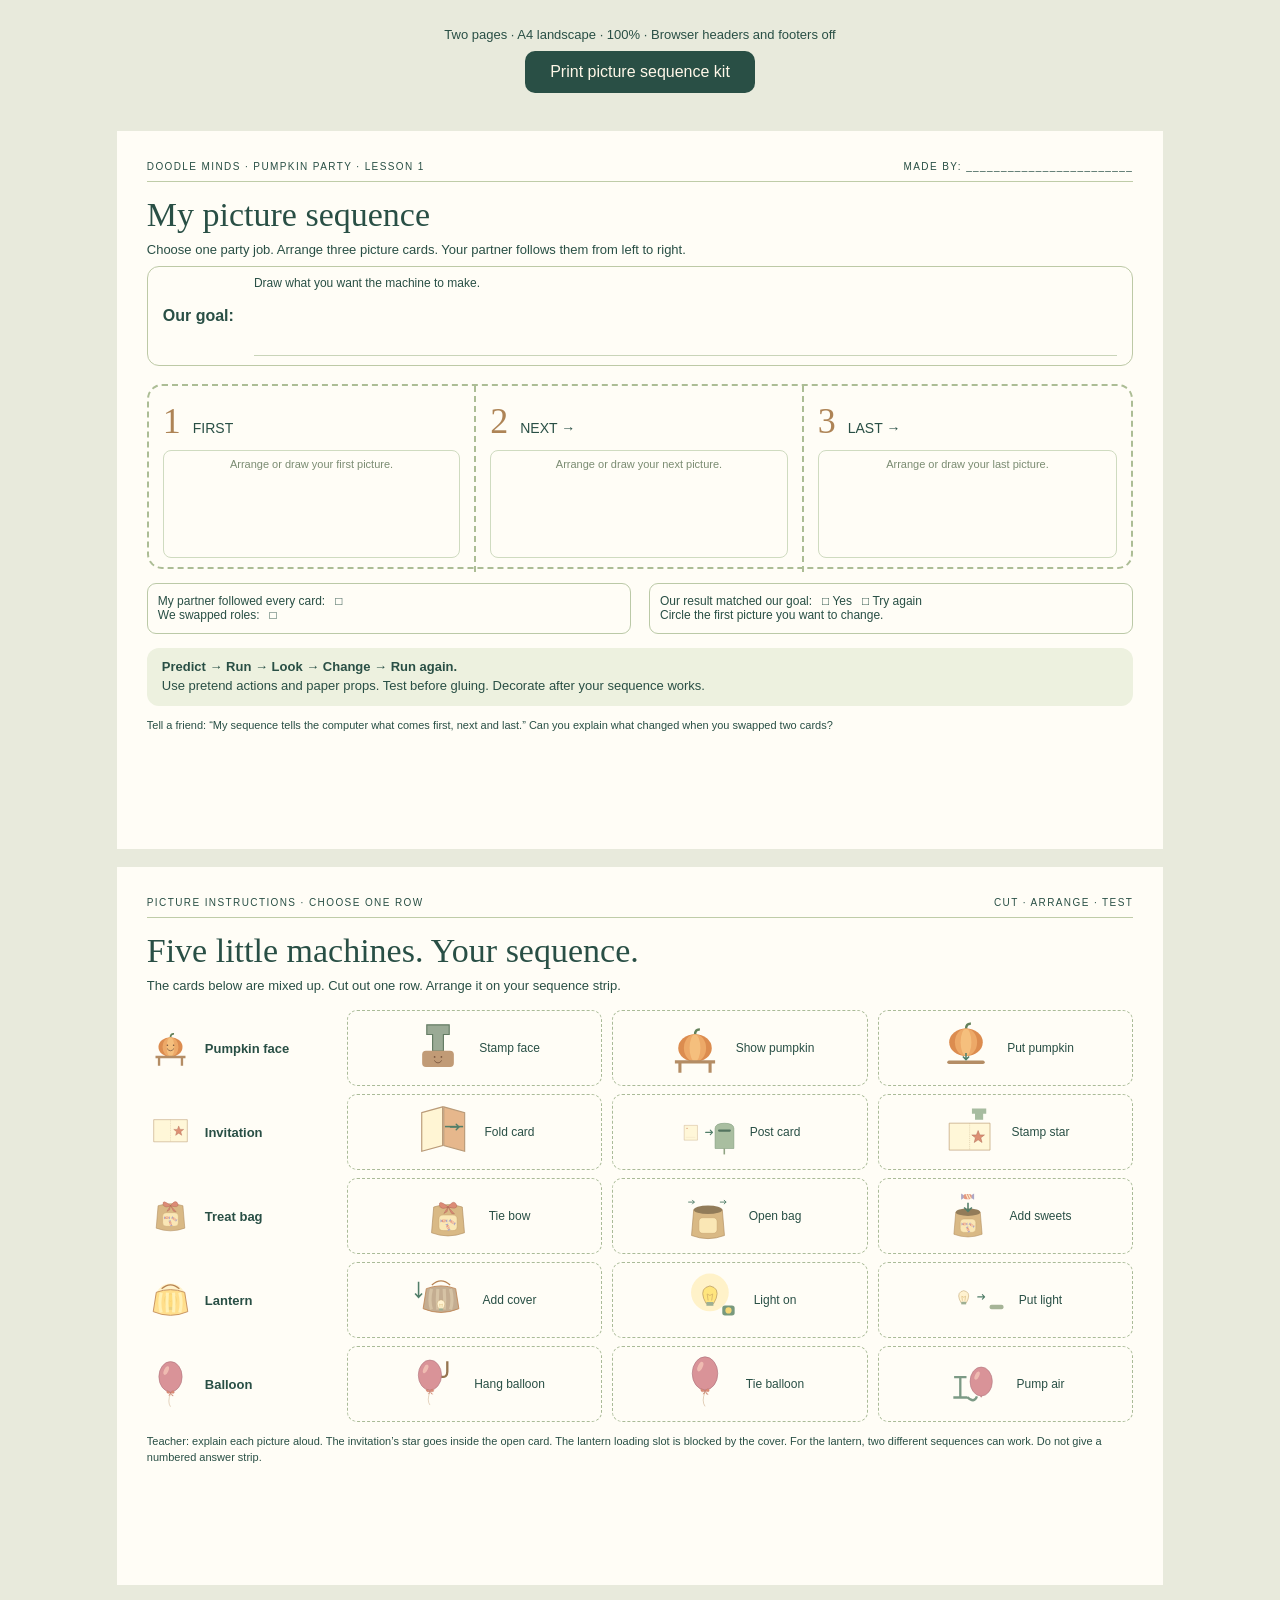
==== lesson-01/print.html @ dcf26d68 "Back up Lesson 1 sequence classroom source" ====
<!doctype html><html lang="en"><head><meta charset="utf-8"><meta name="viewport" content="width=device-width,initial-scale=1"><title>Pumpkin Party · My picture sequence</title><style>
*{box-sizing:border-box}body{margin:0;font-family:'Trebuchet MS',sans-serif;background:#e8eadc;color:#294f45}header{text-align:center;padding:20px}button{padding:12px 25px;background:#294f45;color:#fff7e8;border:0;border-radius:10px;font:inherit;cursor:pointer}.sheet{width:277mm;height:190mm;margin:18px auto;padding:8mm;background:#fffdf6;break-after:page;overflow:hidden}.sheet:last-child{break-after:auto}.top{display:flex;justify-content:space-between;border-bottom:1px solid #bfcca8;padding-bottom:9px;font-size:10px;letter-spacing:1.4px}h1{font:34px Georgia;margin:14px 0 7px}p{font-size:13px;line-height:1.45;margin:6px 0}.strip{display:grid;grid-template-columns:repeat(3,1fr);height:185px;border:2px dashed #acbd95;border-radius:15px;margin:18px 0 12px}.strip>div{padding:14px;border-right:2px dashed #acbd95;position:relative}.strip>div:last-child{border:0}.strip b{font:36px Georgia;color:#ae8456}.strip span{font-size:14px;margin-left:12px}.draw{height:108px;border:1px solid #cfdbc0;margin-top:8px;border-radius:8px;text-align:center;padding:7px;font-size:11px;color:#7b8c72}.goal{display:flex;align-items:center;gap:20px;border:1px solid #bdc9a6;padding:9px 15px;border-radius:12px}.goal div{flex:1;height:80px;border-bottom:1px solid #c9d4b9;font-size:12px}.notes{display:flex;gap:18px;margin:14px 0}.notes>div{flex:1;border:1px solid #bbc9a7;padding:10px;border-radius:9px;font-size:12px;min-height:51px}.note{padding:10px 15px;background:#edf1df;border-radius:12px}.rows{margin-top:14px;display:grid;gap:8px}.row{display:grid;grid-template-columns:190px repeat(3,1fr);gap:10px;align-items:center}.task{display:flex;gap:11px;align-items:center;font-size:13px;font-weight:bold}.card{border:1px dashed #aabb98;border-radius:10px;height:76px;display:flex;align-items:center;justify-content:center;gap:12px;font-size:12px}.card svg{width:58px;height:58px}.footer{font-size:11px;margin-top:12px}@page{size:A4 landscape;margin:10mm}@media print{header{display:none}body{background:white}.sheet{width:277mm;height:190mm;margin:0;padding:6mm}*{print-color-adjust:exact;-webkit-print-color-adjust:exact}}
</style></head><body><header><p>Two pages · A4 landscape · 100% · Browser headers and footers off</p><button onclick="window.print()">Print picture sequence kit</button></header>
<section class="sheet"><div class="top"><span>DOODLE MINDS · PUMPKIN PARTY · LESSON 1</span><span>MADE BY: ________________________</span></div><h1>My picture sequence</h1><p>Choose one party job. Arrange three picture cards. Your partner follows them from left to right.</p><div class="goal"><b>Our goal:</b><div>Draw what you want the machine to make.</div></div><div class="strip"><div><b>1</b><span>FIRST</span><div class="draw">Arrange or draw your first picture.</div></div><div><b>2</b><span>NEXT →</span><div class="draw">Arrange or draw your next picture.</div></div><div><b>3</b><span>LAST →</span><div class="draw">Arrange or draw your last picture.</div></div></div><div class="notes"><div>My partner followed every card: &nbsp; □<br>We swapped roles: &nbsp; □</div><div>Our result matched our goal: &nbsp; □ Yes &nbsp; □ Try again<br>Circle the first picture you want to change.</div></div><p class="note"><b>Predict → Run → Look → Change → Run again.</b><br>Use pretend actions and paper props. Test before gluing. Decorate after your sequence works.</p><p class="footer">Tell a friend: “My sequence tells the computer what comes first, next and last.” Can you explain what changed when you swapped two cards?</p></section>
<section class="sheet"><div class="top"><span>PICTURE INSTRUCTIONS · CHOOSE ONE ROW</span><span>CUT · ARRANGE · TEST</span></div><h1>Five little machines. Your sequence.</h1><p>The cards below are mixed up. Cut out one row. Arrange it on your sequence strip.</p><div id="cards" class="rows"></div><p class="footer">Teacher: explain each picture aloud. The invitation’s star goes inside the open card. The lantern loading slot is blocked by the cover. For the lantern, two different sequences can work. Do not give a numbered answer strip.</p></section>
<script src="logic.js?v=14"></script><script src="scenes.js?v=11"></script><script src="sequence-art.js?v=14"></script><script>document.getElementById('cards').innerHTML=PartyLogic.examples.map(e=>`<div class="row"><div class="task">${SequenceArt.goal(e.id,47)}<span>${e.name}</span></div>${e.bank.map(id=>{const c=e.cards.find(c=>c.id===id);return `<div class="card">${SequenceArt.icon(c.icon,67)}<span>${c.label}</span></div>`}).join('')}</div>`).join('');</script></body></html>
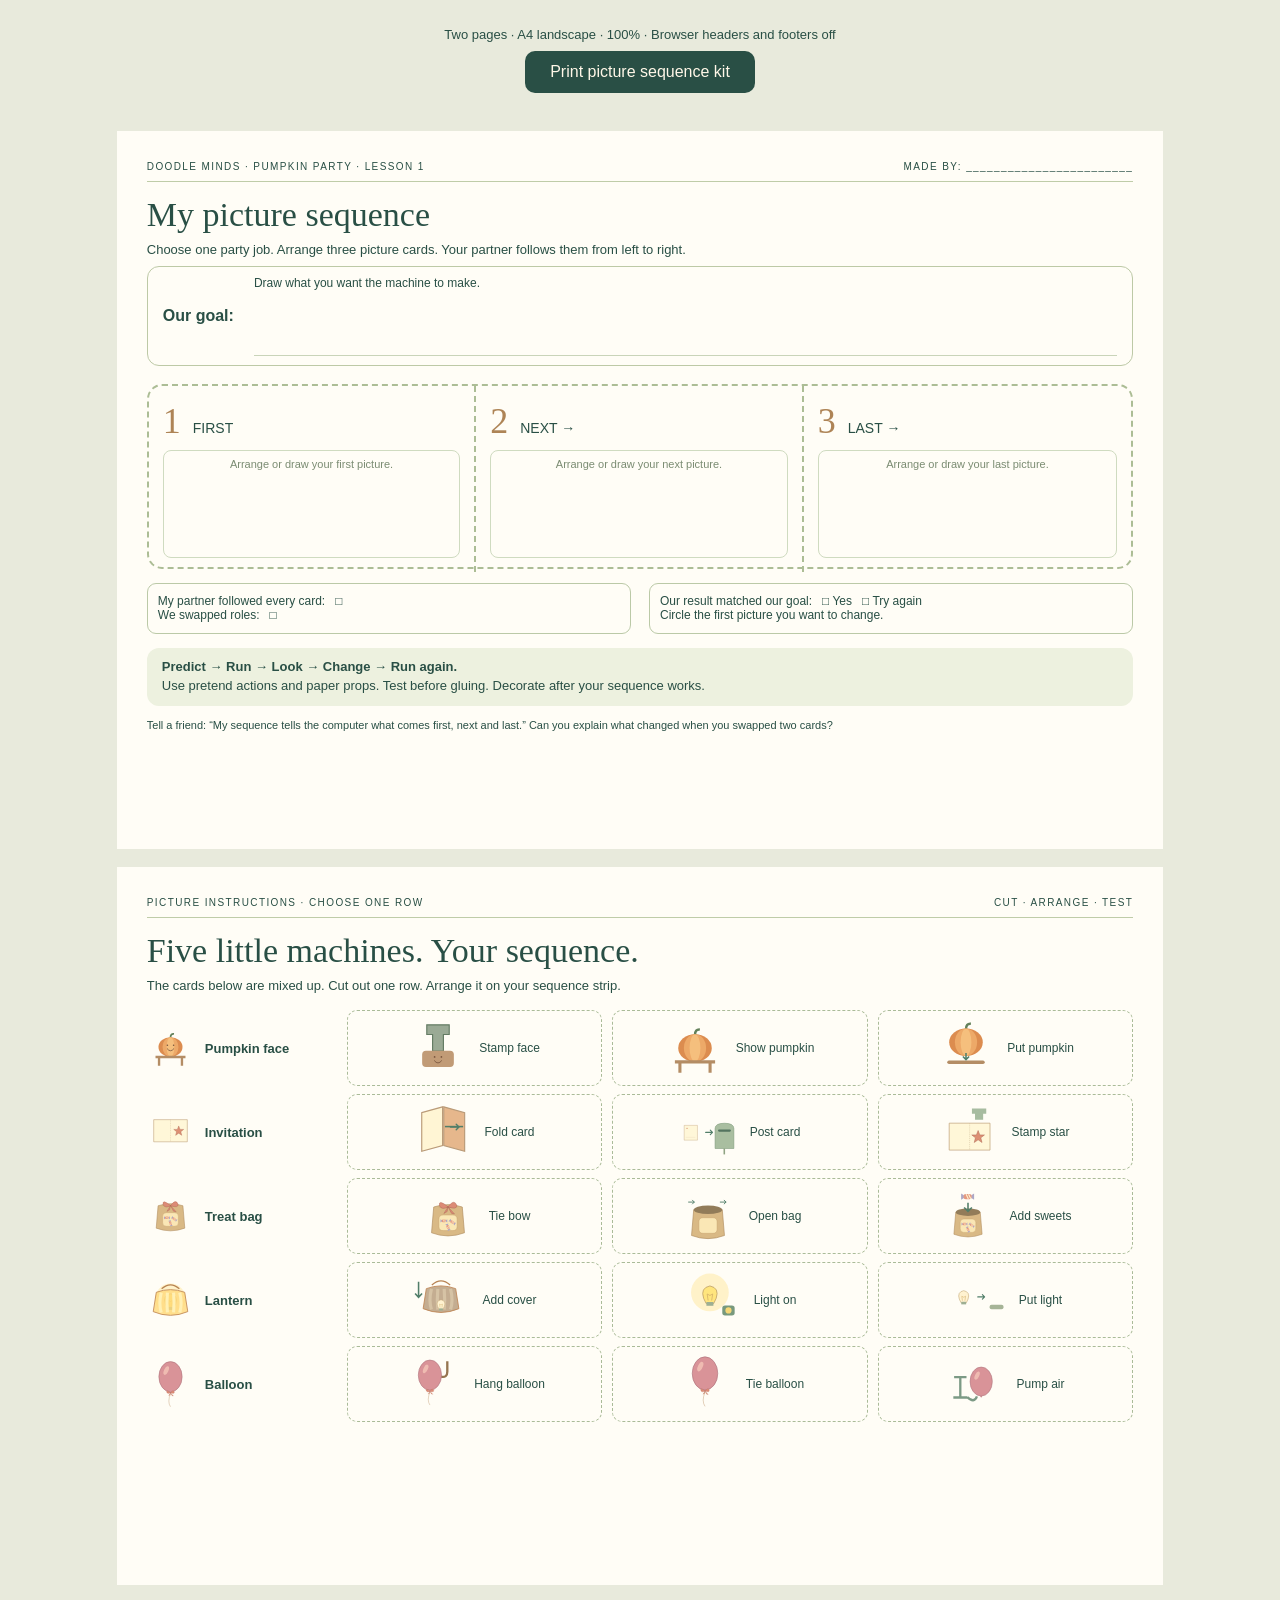
==== commit 71b401b3: "Remove teacher prompt from the child worksheet" ====
--- a/lesson-01/print.html
+++ b/lesson-01/print.html
@@ -2,5 +2,5 @@
 *{box-sizing:border-box}body{margin:0;font-family:'Trebuchet MS',sans-serif;background:#e8eadc;color:#294f45}header{text-align:center;padding:20px}button{padding:12px 25px;background:#294f45;color:#fff7e8;border:0;border-radius:10px;font:inherit;cursor:pointer}.sheet{width:277mm;height:190mm;margin:18px auto;padding:8mm;background:#fffdf6;break-after:page;overflow:hidden}.sheet:last-child{break-after:auto}.top{display:flex;justify-content:space-between;border-bottom:1px solid #bfcca8;padding-bottom:9px;font-size:10px;letter-spacing:1.4px}h1{font:34px Georgia;margin:14px 0 7px}p{font-size:13px;line-height:1.45;margin:6px 0}.strip{display:grid;grid-template-columns:repeat(3,1fr);height:185px;border:2px dashed #acbd95;border-radius:15px;margin:18px 0 12px}.strip>div{padding:14px;border-right:2px dashed #acbd95;position:relative}.strip>div:last-child{border:0}.strip b{font:36px Georgia;color:#ae8456}.strip span{font-size:14px;margin-left:12px}.draw{height:108px;border:1px solid #cfdbc0;margin-top:8px;border-radius:8px;text-align:center;padding:7px;font-size:11px;color:#7b8c72}.goal{display:flex;align-items:center;gap:20px;border:1px solid #bdc9a6;padding:9px 15px;border-radius:12px}.goal div{flex:1;height:80px;border-bottom:1px solid #c9d4b9;font-size:12px}.notes{display:flex;gap:18px;margin:14px 0}.notes>div{flex:1;border:1px solid #bbc9a7;padding:10px;border-radius:9px;font-size:12px;min-height:51px}.note{padding:10px 15px;background:#edf1df;border-radius:12px}.rows{margin-top:14px;display:grid;gap:8px}.row{display:grid;grid-template-columns:190px repeat(3,1fr);gap:10px;align-items:center}.task{display:flex;gap:11px;align-items:center;font-size:13px;font-weight:bold}.card{border:1px dashed #aabb98;border-radius:10px;height:76px;display:flex;align-items:center;justify-content:center;gap:12px;font-size:12px}.card svg{width:58px;height:58px}.footer{font-size:11px;margin-top:12px}@page{size:A4 landscape;margin:10mm}@media print{header{display:none}body{background:white}.sheet{width:277mm;height:190mm;margin:0;padding:6mm}*{print-color-adjust:exact;-webkit-print-color-adjust:exact}}
 </style></head><body><header><p>Two pages · A4 landscape · 100% · Browser headers and footers off</p><button onclick="window.print()">Print picture sequence kit</button></header>
 <section class="sheet"><div class="top"><span>DOODLE MINDS · PUMPKIN PARTY · LESSON 1</span><span>MADE BY: ________________________</span></div><h1>My picture sequence</h1><p>Choose one party job. Arrange three picture cards. Your partner follows them from left to right.</p><div class="goal"><b>Our goal:</b><div>Draw what you want the machine to make.</div></div><div class="strip"><div><b>1</b><span>FIRST</span><div class="draw">Arrange or draw your first picture.</div></div><div><b>2</b><span>NEXT →</span><div class="draw">Arrange or draw your next picture.</div></div><div><b>3</b><span>LAST →</span><div class="draw">Arrange or draw your last picture.</div></div></div><div class="notes"><div>My partner followed every card: &nbsp; □<br>We swapped roles: &nbsp; □</div><div>Our result matched our goal: &nbsp; □ Yes &nbsp; □ Try again<br>Circle the first picture you want to change.</div></div><p class="note"><b>Predict → Run → Look → Change → Run again.</b><br>Use pretend actions and paper props. Test before gluing. Decorate after your sequence works.</p><p class="footer">Tell a friend: “My sequence tells the computer what comes first, next and last.” Can you explain what changed when you swapped two cards?</p></section>
-<section class="sheet"><div class="top"><span>PICTURE INSTRUCTIONS · CHOOSE ONE ROW</span><span>CUT · ARRANGE · TEST</span></div><h1>Five little machines. Your sequence.</h1><p>The cards below are mixed up. Cut out one row. Arrange it on your sequence strip.</p><div id="cards" class="rows"></div><p class="footer">Teacher: explain each picture aloud. The invitation’s star goes inside the open card. The lantern loading slot is blocked by the cover. For the lantern, two different sequences can work. Do not give a numbered answer strip.</p></section>
+<section class="sheet"><div class="top"><span>PICTURE INSTRUCTIONS · CHOOSE ONE ROW</span><span>CUT · ARRANGE · TEST</span></div><h1>Five little machines. Your sequence.</h1><p>The cards below are mixed up. Cut out one row. Arrange it on your sequence strip.</p><div id="cards" class="rows"></div></section>
 <script src="logic.js?v=14"></script><script src="scenes.js?v=11"></script><script src="sequence-art.js?v=14"></script><script>document.getElementById('cards').innerHTML=PartyLogic.examples.map(e=>`<div class="row"><div class="task">${SequenceArt.goal(e.id,47)}<span>${e.name}</span></div>${e.bank.map(id=>{const c=e.cards.find(c=>c.id===id);return `<div class="card">${SequenceArt.icon(c.icon,67)}<span>${c.label}</span></div>`}).join('')}</div>`).join('');</script></body></html>
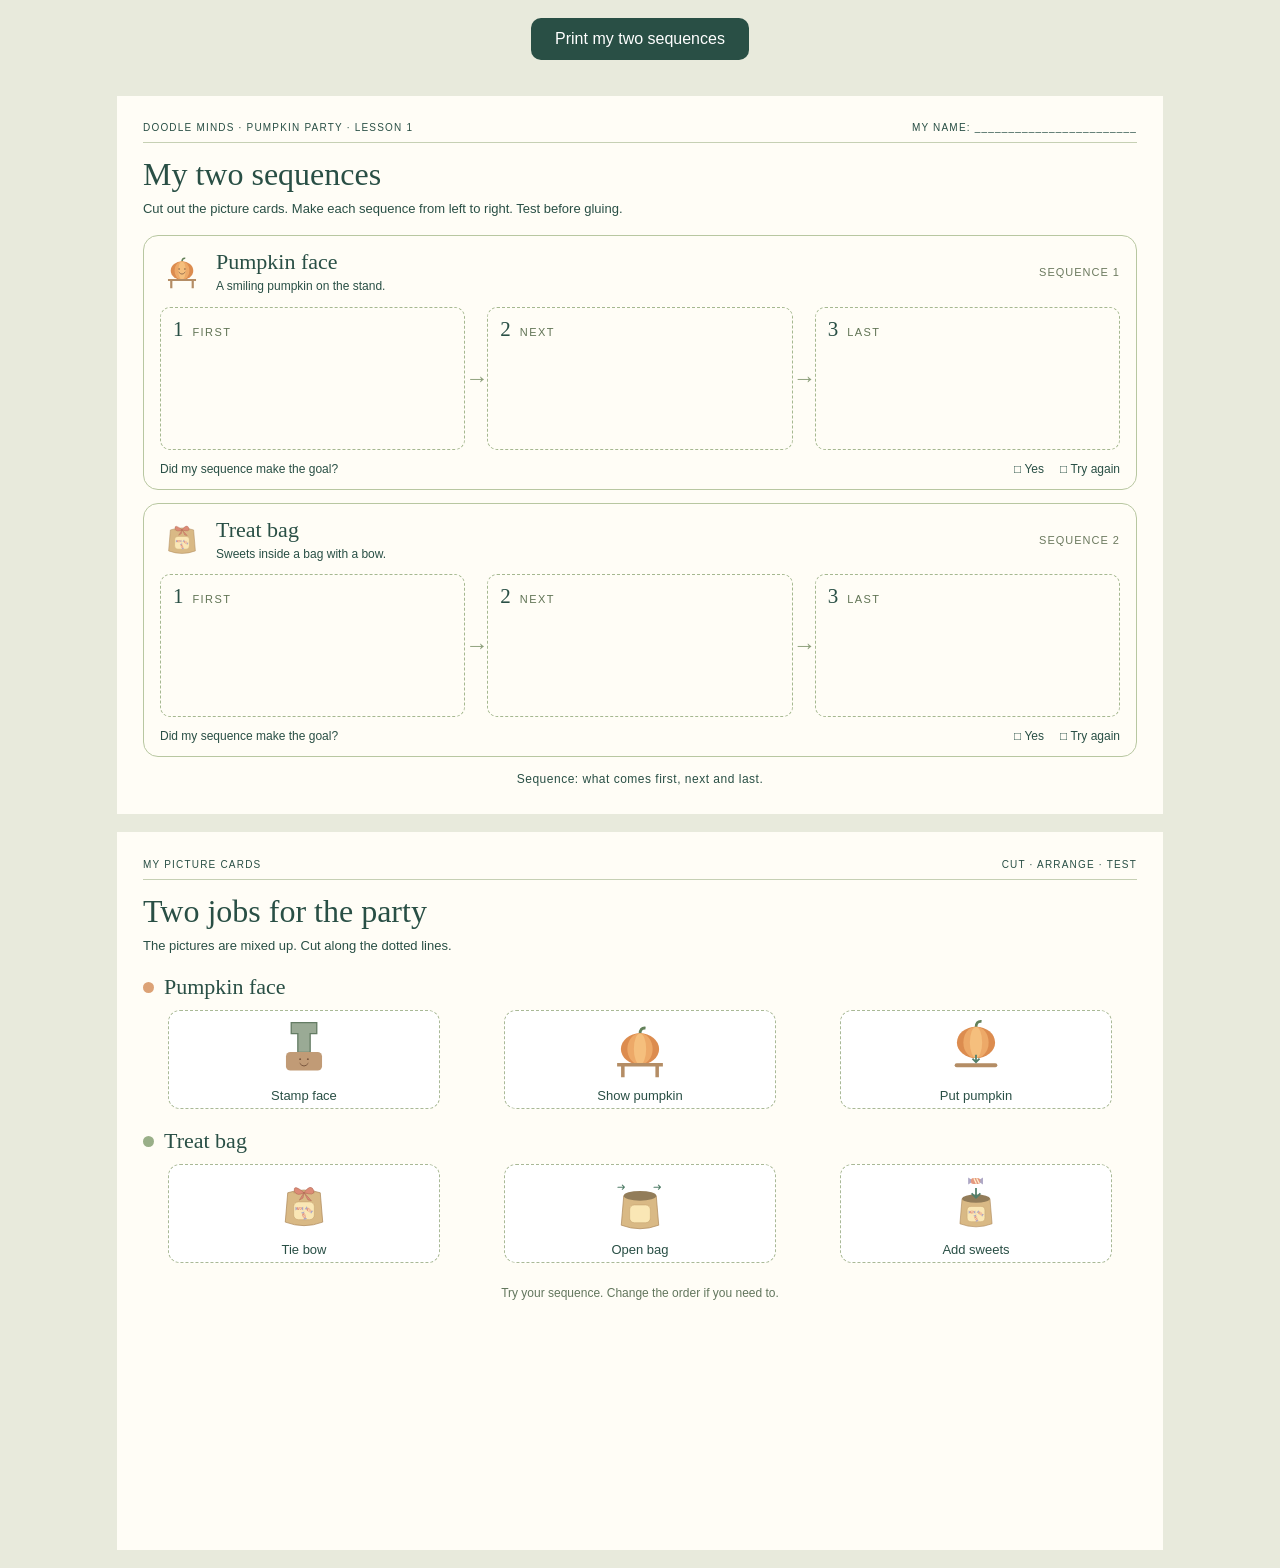
==== commit 8efd02a8: "Redesign the worksheet as two individual picture sequences" ====
--- a/lesson-01/print.html
+++ b/lesson-01/print.html
@@ -1,6 +1,32 @@
-<!doctype html><html lang="en"><head><meta charset="utf-8"><meta name="viewport" content="width=device-width,initial-scale=1"><title>Pumpkin Party · My picture sequence</title><style>
-*{box-sizing:border-box}body{margin:0;font-family:'Trebuchet MS',sans-serif;background:#e8eadc;color:#294f45}header{text-align:center;padding:20px}button{padding:12px 25px;background:#294f45;color:#fff7e8;border:0;border-radius:10px;font:inherit;cursor:pointer}.sheet{width:277mm;height:190mm;margin:18px auto;padding:8mm;background:#fffdf6;break-after:page;overflow:hidden}.sheet:last-child{break-after:auto}.top{display:flex;justify-content:space-between;border-bottom:1px solid #bfcca8;padding-bottom:9px;font-size:10px;letter-spacing:1.4px}h1{font:34px Georgia;margin:14px 0 7px}p{font-size:13px;line-height:1.45;margin:6px 0}.strip{display:grid;grid-template-columns:repeat(3,1fr);height:185px;border:2px dashed #acbd95;border-radius:15px;margin:18px 0 12px}.strip>div{padding:14px;border-right:2px dashed #acbd95;position:relative}.strip>div:last-child{border:0}.strip b{font:36px Georgia;color:#ae8456}.strip span{font-size:14px;margin-left:12px}.draw{height:108px;border:1px solid #cfdbc0;margin-top:8px;border-radius:8px;text-align:center;padding:7px;font-size:11px;color:#7b8c72}.goal{display:flex;align-items:center;gap:20px;border:1px solid #bdc9a6;padding:9px 15px;border-radius:12px}.goal div{flex:1;height:80px;border-bottom:1px solid #c9d4b9;font-size:12px}.notes{display:flex;gap:18px;margin:14px 0}.notes>div{flex:1;border:1px solid #bbc9a7;padding:10px;border-radius:9px;font-size:12px;min-height:51px}.note{padding:10px 15px;background:#edf1df;border-radius:12px}.rows{margin-top:14px;display:grid;gap:8px}.row{display:grid;grid-template-columns:190px repeat(3,1fr);gap:10px;align-items:center}.task{display:flex;gap:11px;align-items:center;font-size:13px;font-weight:bold}.card{border:1px dashed #aabb98;border-radius:10px;height:76px;display:flex;align-items:center;justify-content:center;gap:12px;font-size:12px}.card svg{width:58px;height:58px}.footer{font-size:11px;margin-top:12px}@page{size:A4 landscape;margin:10mm}@media print{header{display:none}body{background:white}.sheet{width:277mm;height:190mm;margin:0;padding:6mm}*{print-color-adjust:exact;-webkit-print-color-adjust:exact}}
-</style></head><body><header><p>Two pages · A4 landscape · 100% · Browser headers and footers off</p><button onclick="window.print()">Print picture sequence kit</button></header>
-<section class="sheet"><div class="top"><span>DOODLE MINDS · PUMPKIN PARTY · LESSON 1</span><span>MADE BY: ________________________</span></div><h1>My picture sequence</h1><p>Choose one party job. Arrange three picture cards. Your partner follows them from left to right.</p><div class="goal"><b>Our goal:</b><div>Draw what you want the machine to make.</div></div><div class="strip"><div><b>1</b><span>FIRST</span><div class="draw">Arrange or draw your first picture.</div></div><div><b>2</b><span>NEXT →</span><div class="draw">Arrange or draw your next picture.</div></div><div><b>3</b><span>LAST →</span><div class="draw">Arrange or draw your last picture.</div></div></div><div class="notes"><div>My partner followed every card: &nbsp; □<br>We swapped roles: &nbsp; □</div><div>Our result matched our goal: &nbsp; □ Yes &nbsp; □ Try again<br>Circle the first picture you want to change.</div></div><p class="note"><b>Predict → Run → Look → Change → Run again.</b><br>Use pretend actions and paper props. Test before gluing. Decorate after your sequence works.</p><p class="footer">Tell a friend: “My sequence tells the computer what comes first, next and last.” Can you explain what changed when you swapped two cards?</p></section>
-<section class="sheet"><div class="top"><span>PICTURE INSTRUCTIONS · CHOOSE ONE ROW</span><span>CUT · ARRANGE · TEST</span></div><h1>Five little machines. Your sequence.</h1><p>The cards below are mixed up. Cut out one row. Arrange it on your sequence strip.</p><div id="cards" class="rows"></div></section>
-<script src="logic.js?v=14"></script><script src="scenes.js?v=11"></script><script src="sequence-art.js?v=14"></script><script>document.getElementById('cards').innerHTML=PartyLogic.examples.map(e=>`<div class="row"><div class="task">${SequenceArt.goal(e.id,47)}<span>${e.name}</span></div>${e.bank.map(id=>{const c=e.cards.find(c=>c.id===id);return `<div class="card">${SequenceArt.icon(c.icon,67)}<span>${c.label}</span></div>`}).join('')}</div>`).join('');</script></body></html>
+<!doctype html>
+<html lang="en">
+<head>
+<meta charset="utf-8"><meta name="viewport" content="width=device-width,initial-scale=1">
+<title>Pumpkin Party · My two sequences</title>
+<style>
+*{box-sizing:border-box}body{margin:0;background:#e8eadc;color:#294f45;font-family:'Trebuchet MS',sans-serif}header{text-align:center;padding:18px}button{padding:12px 24px;border:0;border-radius:10px;background:#294f45;color:white;font:inherit}.sheet{width:277mm;height:190mm;margin:18px auto;background:#fffdf6;padding:7mm;break-after:page}.sheet:last-child{break-after:auto}.top{display:flex;justify-content:space-between;font-size:10px;letter-spacing:1.2px;padding-bottom:9px;border-bottom:1px solid #c6d0b4}h1{font:32px Georgia;margin:13px 0 7px}p{font-size:13px;margin:0;line-height:1.45}.intro{margin-bottom:16px}.activity{border:1.5px solid #b8c7a1;border-radius:15px;margin-bottom:13px;padding:13px 16px}.activity-head{display:flex;align-items:center;justify-content:space-between;margin-bottom:11px}.goal{display:flex;align-items:center;gap:12px}.goal svg{width:44px;height:44px}.goal h2{font:22px Georgia;margin:0 0 3px}.goal p{font-size:12px}.tag{font-size:11px;letter-spacing:1px;color:#6b795e}.sequence{display:grid;grid-template-columns:1fr 22px 1fr 22px 1fr;align-items:center}.slot{height:143px;border:1.5px dashed #a5b890;border-radius:10px;padding:9px 12px}.slot span{font-size:11px;letter-spacing:1.4px;color:#617455}.slot b{font:21px Georgia;margin-right:9px}.arrow{text-align:center;color:#8d9f7b;font-size:23px}.check{display:flex;justify-content:space-between;align-items:center;margin-top:12px;font-size:12px}.check strong{font-weight:normal}.check span{margin-left:16px}.footer{font-size:12px;text-align:center;letter-spacing:.5px;padding-top:1px}.cut-group{margin-top:19px}.cut-title{display:flex;align-items:center;gap:10px;margin-bottom:10px}.cut-title h2{font:22px Georgia;margin:0}.dot{width:11px;height:11px;border-radius:50%;background:#dca276}.cut-group:nth-child(2) .dot{background:#99af88}.cards{display:grid;grid-template-columns:repeat(3,1fr);gap:14px;justify-items:center}.card{width:72mm;height:99px;border:1.5px dashed #a9b996;border-radius:12px;display:flex;flex-direction:column;align-items:center;justify-content:center;gap:6px;background:white}.card svg{width:66px;height:66px}.card span{font-size:13px}.cut-footer{margin-top:22px;text-align:center;font-size:12px;color:#62765d}@page{size:A4 landscape;margin:10mm}@media print{header{display:none}body{background:white}.sheet{margin:0;padding:6mm}*{print-color-adjust:exact;-webkit-print-color-adjust:exact}}
+</style>
+</head>
+<body>
+<header><button onclick="window.print()">Print my two sequences</button></header>
+<section class="sheet">
+<div class="top"><span>DOODLE MINDS · PUMPKIN PARTY · LESSON 1</span><span>MY NAME: ________________________</span></div>
+<h1>My two sequences</h1>
+<p class="intro">Cut out the picture cards. Make each sequence from left to right. Test before gluing.</p>
+<div id="activities"></div>
+<p class="footer">Sequence: what comes first, next and last.</p>
+</section>
+<section class="sheet">
+<div class="top"><span>MY PICTURE CARDS</span><span>CUT · ARRANGE · TEST</span></div>
+<h1>Two jobs for the party</h1>
+<p>The pictures are mixed up. Cut along the dotted lines.</p>
+<div id="cut-cards"></div>
+<p class="cut-footer">Try your sequence. Change the order if you need to.</p>
+</section>
+<script src="logic.js?v=14"></script><script src="scenes.js?v=11"></script><script src="sequence-art.js?v=14"></script>
+<script>
+const jobs=[{id:'pumpkin',goal:'A smiling pumpkin on the stand.'},{id:'sweets',goal:'Sweets inside a bag with a bow.'}];
+document.getElementById('activities').innerHTML=jobs.map((job,i)=>{const e=PartyLogic.example(job.id);return `<div class="activity"><div class="activity-head"><div class="goal">${SequenceArt.goal(e.id,62)}<div><h2>${e.name}</h2><p>${job.goal}</p></div></div><span class="tag">SEQUENCE ${i+1}</span></div><div class="sequence">${['FIRST','NEXT','LAST'].map((label,n)=>`${n?'<div class="arrow">→</div>':''}<div class="slot"><b>${n+1}</b><span>${label}</span></div>`).join('')}</div><div class="check"><strong>Did my sequence make the goal?</strong><div><span>□ Yes</span><span>□ Try again</span></div></div></div>`}).join('');
+document.getElementById('cut-cards').innerHTML=jobs.map(job=>{const e=PartyLogic.example(job.id);return `<div class="cut-group"><div class="cut-title"><span class="dot"></span><h2>${e.name}</h2></div><div class="cards">${e.bank.map(id=>{const c=e.cards.find(c=>c.id===id);return `<div class="card">${SequenceArt.icon(c.icon,122)}<span>${c.label}</span></div>`}).join('')}</div></div>`}).join('');
+</script>
+</body></html>
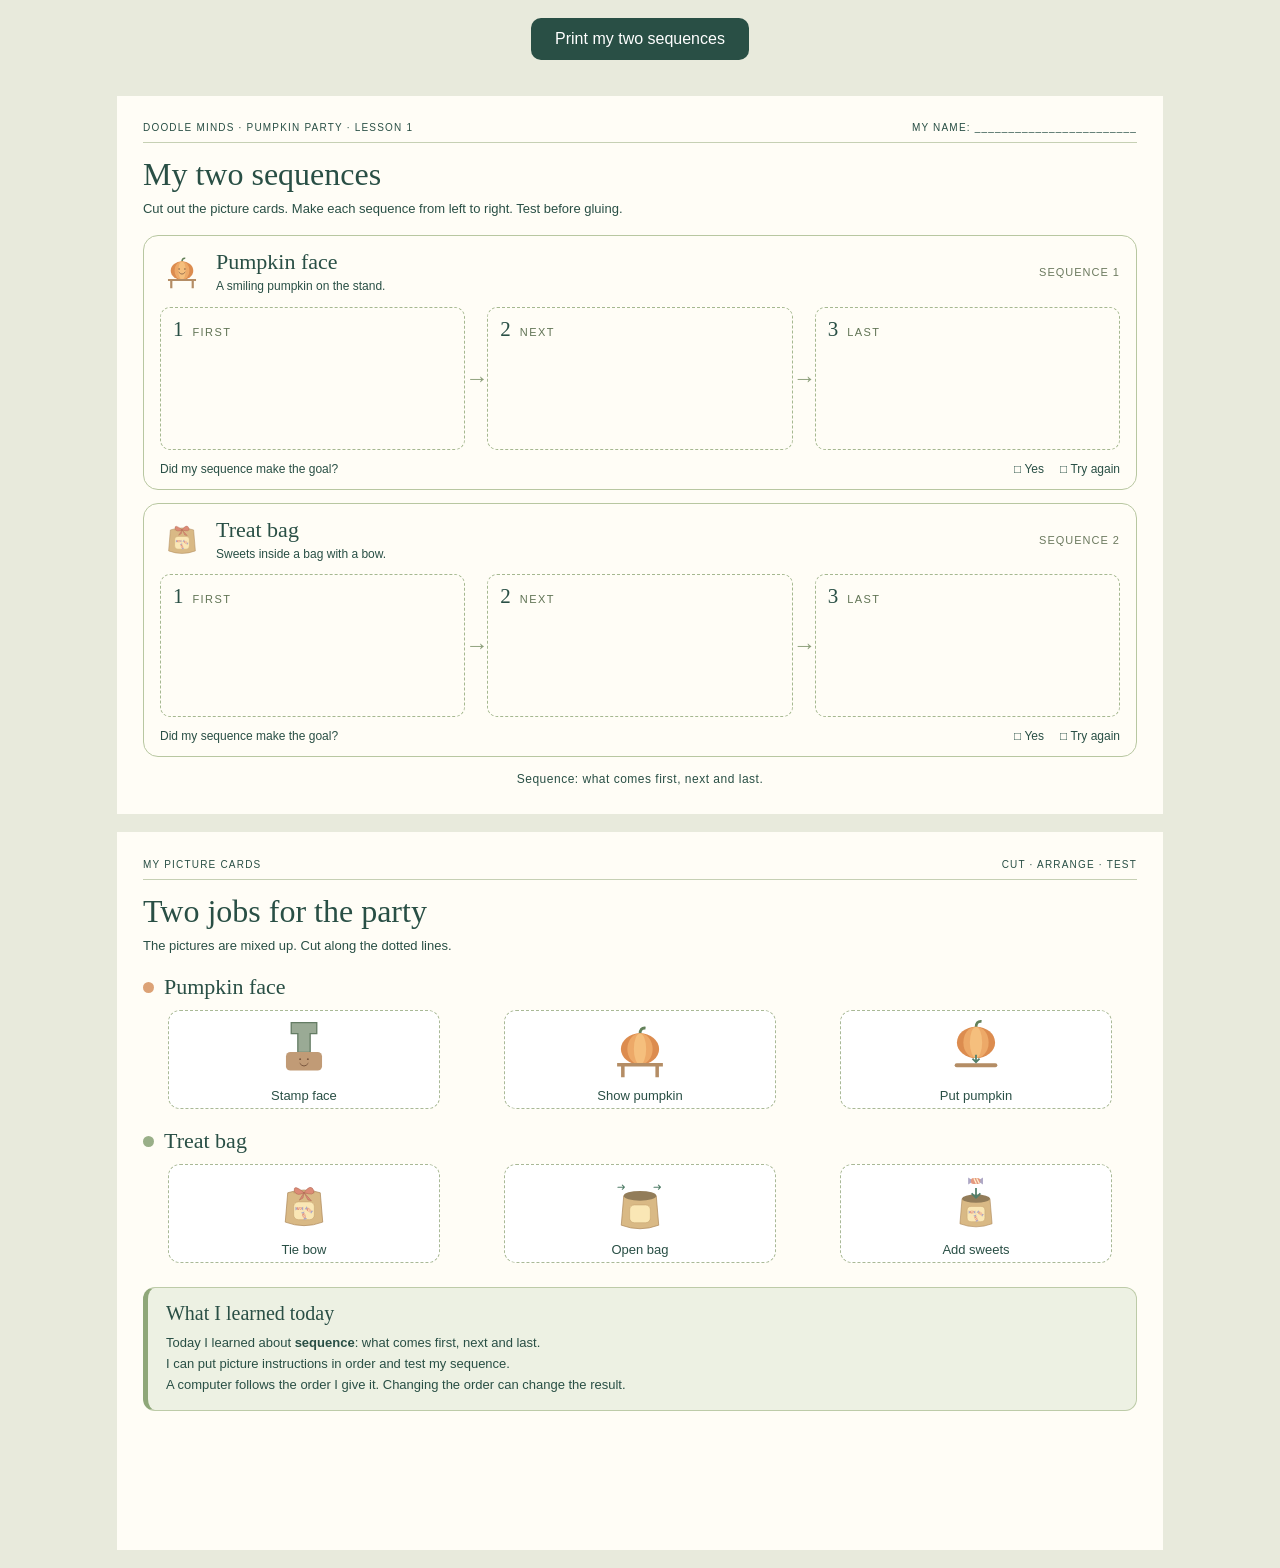
==== commit c060f4f8: "Add a child-voiced learning summary for families" ====
--- a/lesson-01/print.html
+++ b/lesson-01/print.html
@@ -4,7 +4,7 @@
 <meta charset="utf-8"><meta name="viewport" content="width=device-width,initial-scale=1">
 <title>Pumpkin Party · My two sequences</title>
 <style>
-*{box-sizing:border-box}body{margin:0;background:#e8eadc;color:#294f45;font-family:'Trebuchet MS',sans-serif}header{text-align:center;padding:18px}button{padding:12px 24px;border:0;border-radius:10px;background:#294f45;color:white;font:inherit}.sheet{width:277mm;height:190mm;margin:18px auto;background:#fffdf6;padding:7mm;break-after:page}.sheet:last-child{break-after:auto}.top{display:flex;justify-content:space-between;font-size:10px;letter-spacing:1.2px;padding-bottom:9px;border-bottom:1px solid #c6d0b4}h1{font:32px Georgia;margin:13px 0 7px}p{font-size:13px;margin:0;line-height:1.45}.intro{margin-bottom:16px}.activity{border:1.5px solid #b8c7a1;border-radius:15px;margin-bottom:13px;padding:13px 16px}.activity-head{display:flex;align-items:center;justify-content:space-between;margin-bottom:11px}.goal{display:flex;align-items:center;gap:12px}.goal svg{width:44px;height:44px}.goal h2{font:22px Georgia;margin:0 0 3px}.goal p{font-size:12px}.tag{font-size:11px;letter-spacing:1px;color:#6b795e}.sequence{display:grid;grid-template-columns:1fr 22px 1fr 22px 1fr;align-items:center}.slot{height:143px;border:1.5px dashed #a5b890;border-radius:10px;padding:9px 12px}.slot span{font-size:11px;letter-spacing:1.4px;color:#617455}.slot b{font:21px Georgia;margin-right:9px}.arrow{text-align:center;color:#8d9f7b;font-size:23px}.check{display:flex;justify-content:space-between;align-items:center;margin-top:12px;font-size:12px}.check strong{font-weight:normal}.check span{margin-left:16px}.footer{font-size:12px;text-align:center;letter-spacing:.5px;padding-top:1px}.cut-group{margin-top:19px}.cut-title{display:flex;align-items:center;gap:10px;margin-bottom:10px}.cut-title h2{font:22px Georgia;margin:0}.dot{width:11px;height:11px;border-radius:50%;background:#dca276}.cut-group:nth-child(2) .dot{background:#99af88}.cards{display:grid;grid-template-columns:repeat(3,1fr);gap:14px;justify-items:center}.card{width:72mm;height:99px;border:1.5px dashed #a9b996;border-radius:12px;display:flex;flex-direction:column;align-items:center;justify-content:center;gap:6px;background:white}.card svg{width:66px;height:66px}.card span{font-size:13px}.cut-footer{margin-top:22px;text-align:center;font-size:12px;color:#62765d}@page{size:A4 landscape;margin:10mm}@media print{header{display:none}body{background:white}.sheet{margin:0;padding:6mm}*{print-color-adjust:exact;-webkit-print-color-adjust:exact}}
+*{box-sizing:border-box}body{margin:0;background:#e8eadc;color:#294f45;font-family:'Trebuchet MS',sans-serif}header{text-align:center;padding:18px}button{padding:12px 24px;border:0;border-radius:10px;background:#294f45;color:white;font:inherit}.sheet{width:277mm;height:190mm;margin:18px auto;background:#fffdf6;padding:7mm;break-after:page}.sheet:last-child{break-after:auto}.top{display:flex;justify-content:space-between;font-size:10px;letter-spacing:1.2px;padding-bottom:9px;border-bottom:1px solid #c6d0b4}h1{font:32px Georgia;margin:13px 0 7px}p{font-size:13px;margin:0;line-height:1.45}.intro{margin-bottom:16px}.activity{border:1.5px solid #b8c7a1;border-radius:15px;margin-bottom:13px;padding:13px 16px}.activity-head{display:flex;align-items:center;justify-content:space-between;margin-bottom:11px}.goal{display:flex;align-items:center;gap:12px}.goal svg{width:44px;height:44px}.goal h2{font:22px Georgia;margin:0 0 3px}.goal p{font-size:12px}.tag{font-size:11px;letter-spacing:1px;color:#6b795e}.sequence{display:grid;grid-template-columns:1fr 22px 1fr 22px 1fr;align-items:center}.slot{height:143px;border:1.5px dashed #a5b890;border-radius:10px;padding:9px 12px}.slot span{font-size:11px;letter-spacing:1.4px;color:#617455}.slot b{font:21px Georgia;margin-right:9px}.arrow{text-align:center;color:#8d9f7b;font-size:23px}.check{display:flex;justify-content:space-between;align-items:center;margin-top:12px;font-size:12px}.check strong{font-weight:normal}.check span{margin-left:16px}.footer{font-size:12px;text-align:center;letter-spacing:.5px;padding-top:1px}.cut-group{margin-top:19px}.cut-title{display:flex;align-items:center;gap:10px;margin-bottom:10px}.cut-title h2{font:22px Georgia;margin:0}.dot{width:11px;height:11px;border-radius:50%;background:#dca276}.cut-group:nth-child(2) .dot{background:#99af88}.cards{display:grid;grid-template-columns:repeat(3,1fr);gap:14px;justify-items:center}.card{width:72mm;height:99px;border:1.5px dashed #a9b996;border-radius:12px;display:flex;flex-direction:column;align-items:center;justify-content:center;gap:6px;background:white}.card svg{width:66px;height:66px}.card span{font-size:13px}.cut-footer{margin-top:22px;text-align:center;font-size:12px;color:#62765d}.learning-card{margin-top:24px;border:1px solid #bdcba8;border-left:5px solid #8fa779;border-radius:12px;background:#edf1e3;padding:14px 18px}.learning-card h2{font:20px Georgia;margin:0 0 8px}.learning-card p{font-size:13px;line-height:1.6}.learning-card b{color:#294f45}@page{size:A4 landscape;margin:10mm}@media print{header{display:none}body{background:white}.sheet{margin:0;padding:6mm}*{print-color-adjust:exact;-webkit-print-color-adjust:exact}}
 </style>
 </head>
 <body>
@@ -21,7 +21,7 @@
 <h1>Two jobs for the party</h1>
 <p>The pictures are mixed up. Cut along the dotted lines.</p>
 <div id="cut-cards"></div>
-<p class="cut-footer">Try your sequence. Change the order if you need to.</p>
+<aside class="learning-card"><h2>What I learned today</h2><p>Today I learned about <b>sequence</b>: what comes first, next and last.<br>I can put picture instructions in order and test my sequence.<br>A computer follows the order I give it. Changing the order can change the result.</p></aside>
 </section>
 <script src="logic.js?v=14"></script><script src="scenes.js?v=11"></script><script src="sequence-art.js?v=14"></script>
 <script>
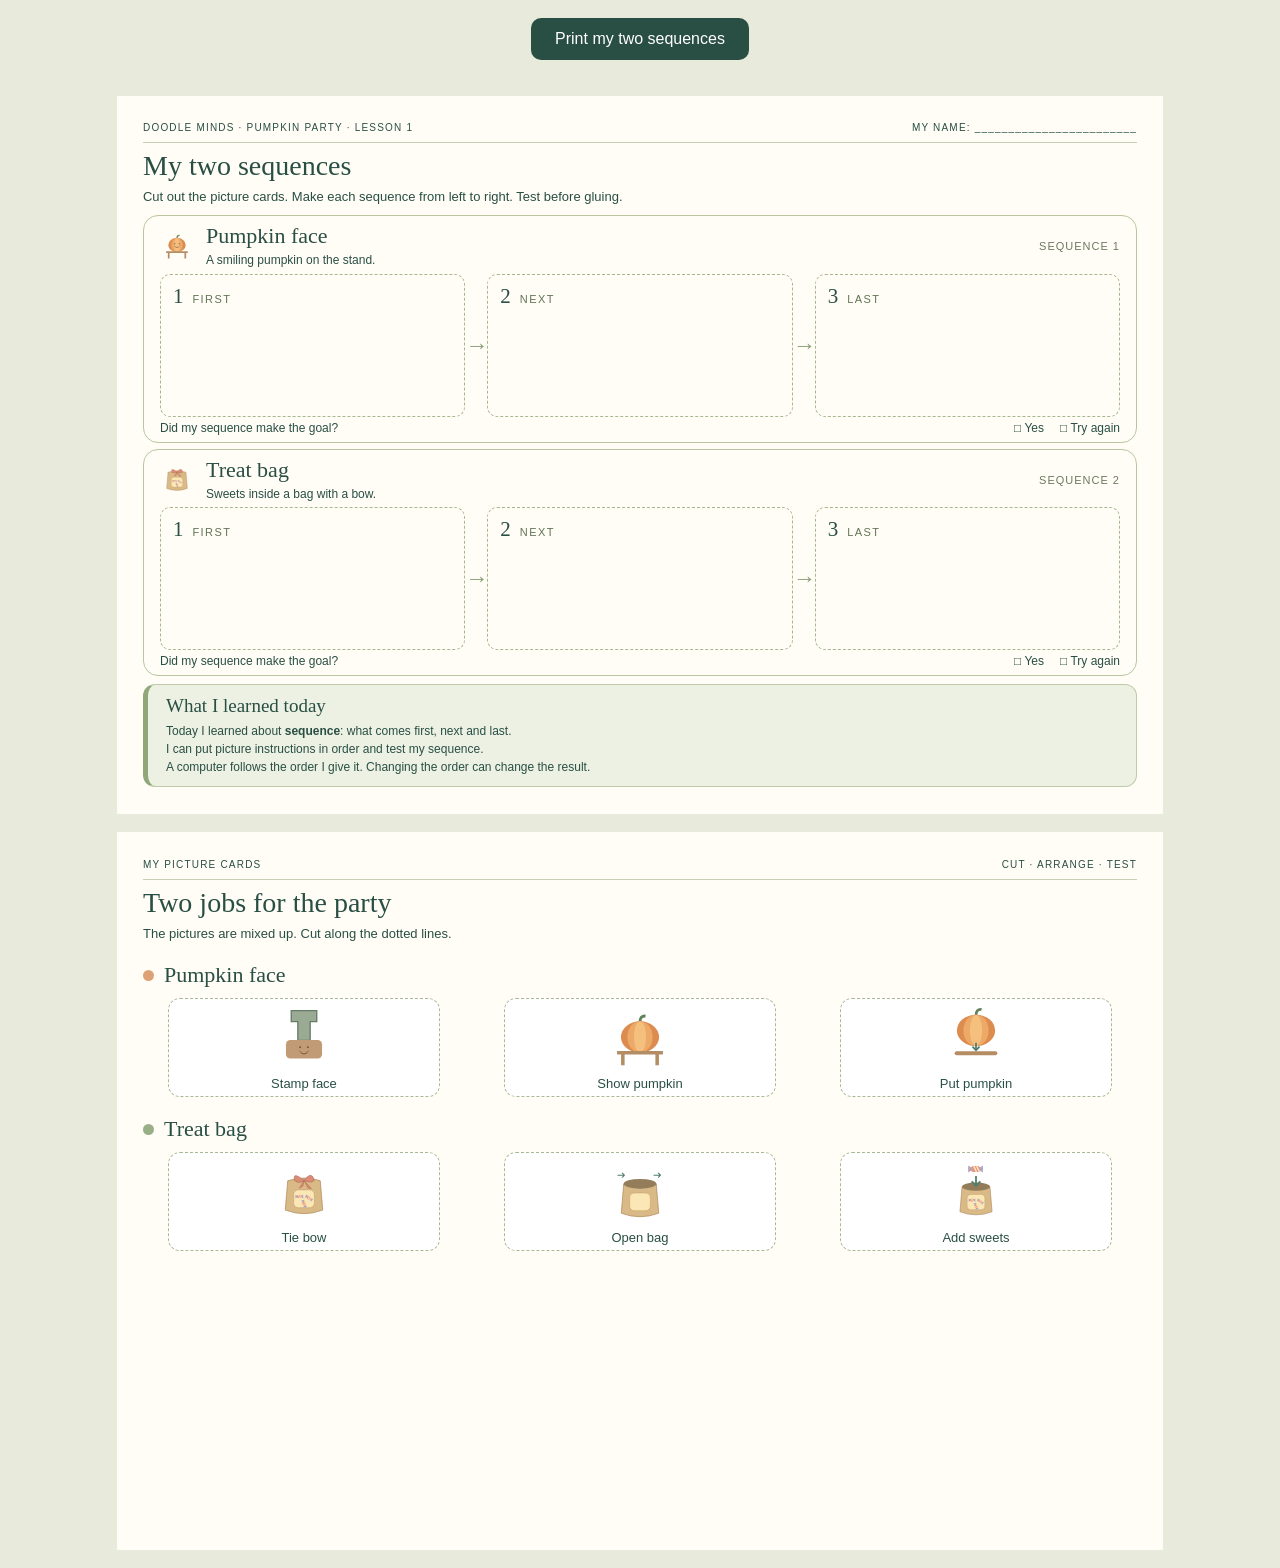
==== commit cefaa122: "Keep the learning summary on the child worksheet page" ====
--- a/lesson-01/print.html
+++ b/lesson-01/print.html
@@ -4,7 +4,7 @@
 <meta charset="utf-8"><meta name="viewport" content="width=device-width,initial-scale=1">
 <title>Pumpkin Party · My two sequences</title>
 <style>
-*{box-sizing:border-box}body{margin:0;background:#e8eadc;color:#294f45;font-family:'Trebuchet MS',sans-serif}header{text-align:center;padding:18px}button{padding:12px 24px;border:0;border-radius:10px;background:#294f45;color:white;font:inherit}.sheet{width:277mm;height:190mm;margin:18px auto;background:#fffdf6;padding:7mm;break-after:page}.sheet:last-child{break-after:auto}.top{display:flex;justify-content:space-between;font-size:10px;letter-spacing:1.2px;padding-bottom:9px;border-bottom:1px solid #c6d0b4}h1{font:32px Georgia;margin:13px 0 7px}p{font-size:13px;margin:0;line-height:1.45}.intro{margin-bottom:16px}.activity{border:1.5px solid #b8c7a1;border-radius:15px;margin-bottom:13px;padding:13px 16px}.activity-head{display:flex;align-items:center;justify-content:space-between;margin-bottom:11px}.goal{display:flex;align-items:center;gap:12px}.goal svg{width:44px;height:44px}.goal h2{font:22px Georgia;margin:0 0 3px}.goal p{font-size:12px}.tag{font-size:11px;letter-spacing:1px;color:#6b795e}.sequence{display:grid;grid-template-columns:1fr 22px 1fr 22px 1fr;align-items:center}.slot{height:143px;border:1.5px dashed #a5b890;border-radius:10px;padding:9px 12px}.slot span{font-size:11px;letter-spacing:1.4px;color:#617455}.slot b{font:21px Georgia;margin-right:9px}.arrow{text-align:center;color:#8d9f7b;font-size:23px}.check{display:flex;justify-content:space-between;align-items:center;margin-top:12px;font-size:12px}.check strong{font-weight:normal}.check span{margin-left:16px}.footer{font-size:12px;text-align:center;letter-spacing:.5px;padding-top:1px}.cut-group{margin-top:19px}.cut-title{display:flex;align-items:center;gap:10px;margin-bottom:10px}.cut-title h2{font:22px Georgia;margin:0}.dot{width:11px;height:11px;border-radius:50%;background:#dca276}.cut-group:nth-child(2) .dot{background:#99af88}.cards{display:grid;grid-template-columns:repeat(3,1fr);gap:14px;justify-items:center}.card{width:72mm;height:99px;border:1.5px dashed #a9b996;border-radius:12px;display:flex;flex-direction:column;align-items:center;justify-content:center;gap:6px;background:white}.card svg{width:66px;height:66px}.card span{font-size:13px}.cut-footer{margin-top:22px;text-align:center;font-size:12px;color:#62765d}.learning-card{margin-top:24px;border:1px solid #bdcba8;border-left:5px solid #8fa779;border-radius:12px;background:#edf1e3;padding:14px 18px}.learning-card h2{font:20px Georgia;margin:0 0 8px}.learning-card p{font-size:13px;line-height:1.6}.learning-card b{color:#294f45}@page{size:A4 landscape;margin:10mm}@media print{header{display:none}body{background:white}.sheet{margin:0;padding:6mm}*{print-color-adjust:exact;-webkit-print-color-adjust:exact}}
+*{box-sizing:border-box}body{margin:0;background:#e8eadc;color:#294f45;font-family:'Trebuchet MS',sans-serif}header{text-align:center;padding:18px}button{padding:12px 24px;border:0;border-radius:10px;background:#294f45;color:white;font:inherit}.sheet{width:277mm;height:190mm;margin:18px auto;background:#fffdf6;padding:7mm;break-after:page}.sheet:last-child{break-after:auto}.top{display:flex;justify-content:space-between;font-size:10px;letter-spacing:1.2px;padding-bottom:9px;border-bottom:1px solid #c6d0b4}h1{font:28px Georgia;margin:7px 0 6px}p{font-size:13px;margin:0;line-height:1.45}.intro{margin-bottom:8px}.activity{border:1.5px solid #b8c7a1;border-radius:15px;margin-bottom:6px;padding:7px 16px}.activity-head{display:flex;align-items:center;justify-content:space-between;margin-bottom:4px}.goal{display:flex;align-items:center;gap:12px}.goal svg{width:34px;height:34px}.goal h2{font:22px Georgia;margin:0 0 3px}.goal p{font-size:12px}.tag{font-size:11px;letter-spacing:1px;color:#6b795e}.sequence{display:grid;grid-template-columns:1fr 22px 1fr 22px 1fr;align-items:center}.slot{height:143px;border:1.5px dashed #a5b890;border-radius:10px;padding:9px 12px}.slot span{font-size:11px;letter-spacing:1.4px;color:#617455}.slot b{font:21px Georgia;margin-right:9px}.arrow{text-align:center;color:#8d9f7b;font-size:23px}.check{display:flex;justify-content:space-between;align-items:center;margin-top:4px;font-size:12px}.check strong{font-weight:normal}.check span{margin-left:16px}.footer{font-size:12px;text-align:center;letter-spacing:.5px;padding-top:1px}.cut-group{margin-top:19px}.cut-title{display:flex;align-items:center;gap:10px;margin-bottom:10px}.cut-title h2{font:22px Georgia;margin:0}.dot{width:11px;height:11px;border-radius:50%;background:#dca276}.cut-group:nth-child(2) .dot{background:#99af88}.cards{display:grid;grid-template-columns:repeat(3,1fr);gap:14px;justify-items:center}.card{width:72mm;height:99px;border:1.5px dashed #a9b996;border-radius:12px;display:flex;flex-direction:column;align-items:center;justify-content:center;gap:6px;background:white}.card svg{width:66px;height:66px}.card span{font-size:13px}.cut-footer{margin-top:22px;text-align:center;font-size:12px;color:#62765d}.learning-card{break-inside:avoid;margin-top:8px;border:1px solid #bdcba8;border-left:5px solid #8fa779;border-radius:12px;background:#edf1e3;padding:10px 18px}.learning-card h2{font:19px Georgia;margin:0 0 5px}.learning-card p{font-size:12px;line-height:1.5}.learning-card b{color:#294f45}@page{size:A4 landscape;margin:10mm}@media print{header{display:none}body{background:white}.sheet{margin:0;padding:6mm}*{print-color-adjust:exact;-webkit-print-color-adjust:exact}}
 </style>
 </head>
 <body>
@@ -14,14 +14,14 @@
 <h1>My two sequences</h1>
 <p class="intro">Cut out the picture cards. Make each sequence from left to right. Test before gluing.</p>
 <div id="activities"></div>
-<p class="footer">Sequence: what comes first, next and last.</p>
+<aside class="learning-card"><h2>What I learned today</h2><p>Today I learned about <b>sequence</b>: what comes first, next and last.<br>I can put picture instructions in order and test my sequence.<br>A computer follows the order I give it. Changing the order can change the result.</p></aside>
 </section>
 <section class="sheet">
 <div class="top"><span>MY PICTURE CARDS</span><span>CUT · ARRANGE · TEST</span></div>
 <h1>Two jobs for the party</h1>
 <p>The pictures are mixed up. Cut along the dotted lines.</p>
 <div id="cut-cards"></div>
-<aside class="learning-card"><h2>What I learned today</h2><p>Today I learned about <b>sequence</b>: what comes first, next and last.<br>I can put picture instructions in order and test my sequence.<br>A computer follows the order I give it. Changing the order can change the result.</p></aside>
+
 </section>
 <script src="logic.js?v=14"></script><script src="scenes.js?v=11"></script><script src="sequence-art.js?v=14"></script>
 <script>
